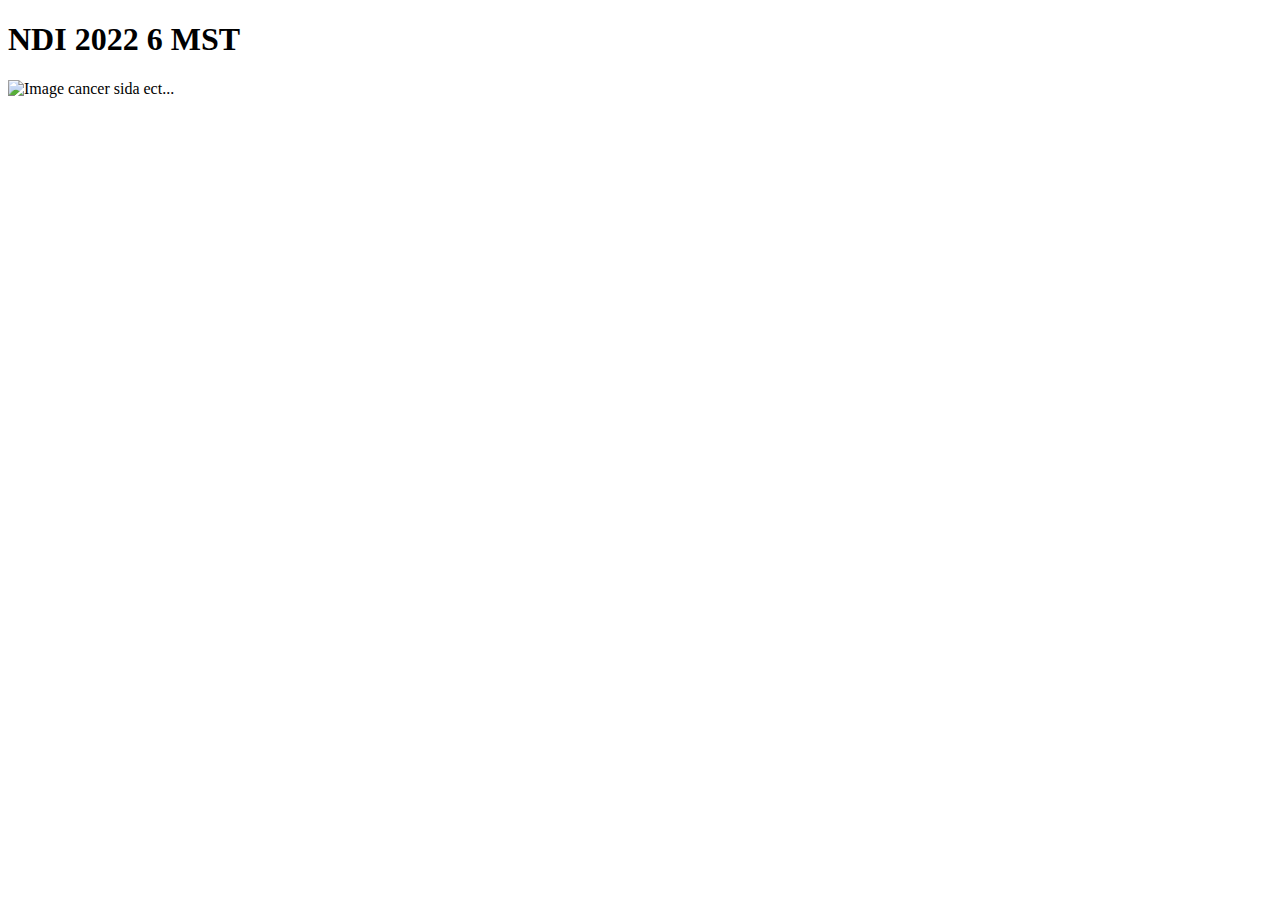
==== static/templates/home.html @ 0df1cc66 "Initialisation page Web / Flask" ====
<!DOCTYPE html>
<html>
    <head>
        <title>NDI 2022 - MST</title>
    </head>
    <body>
        <header>
            <h1>NDI 2022 6 MST</h1>
            <img alt="Image cancer sida ect...">
            <img ...>
        </header>
        <main>
            
        </main>
    </body>
</html>
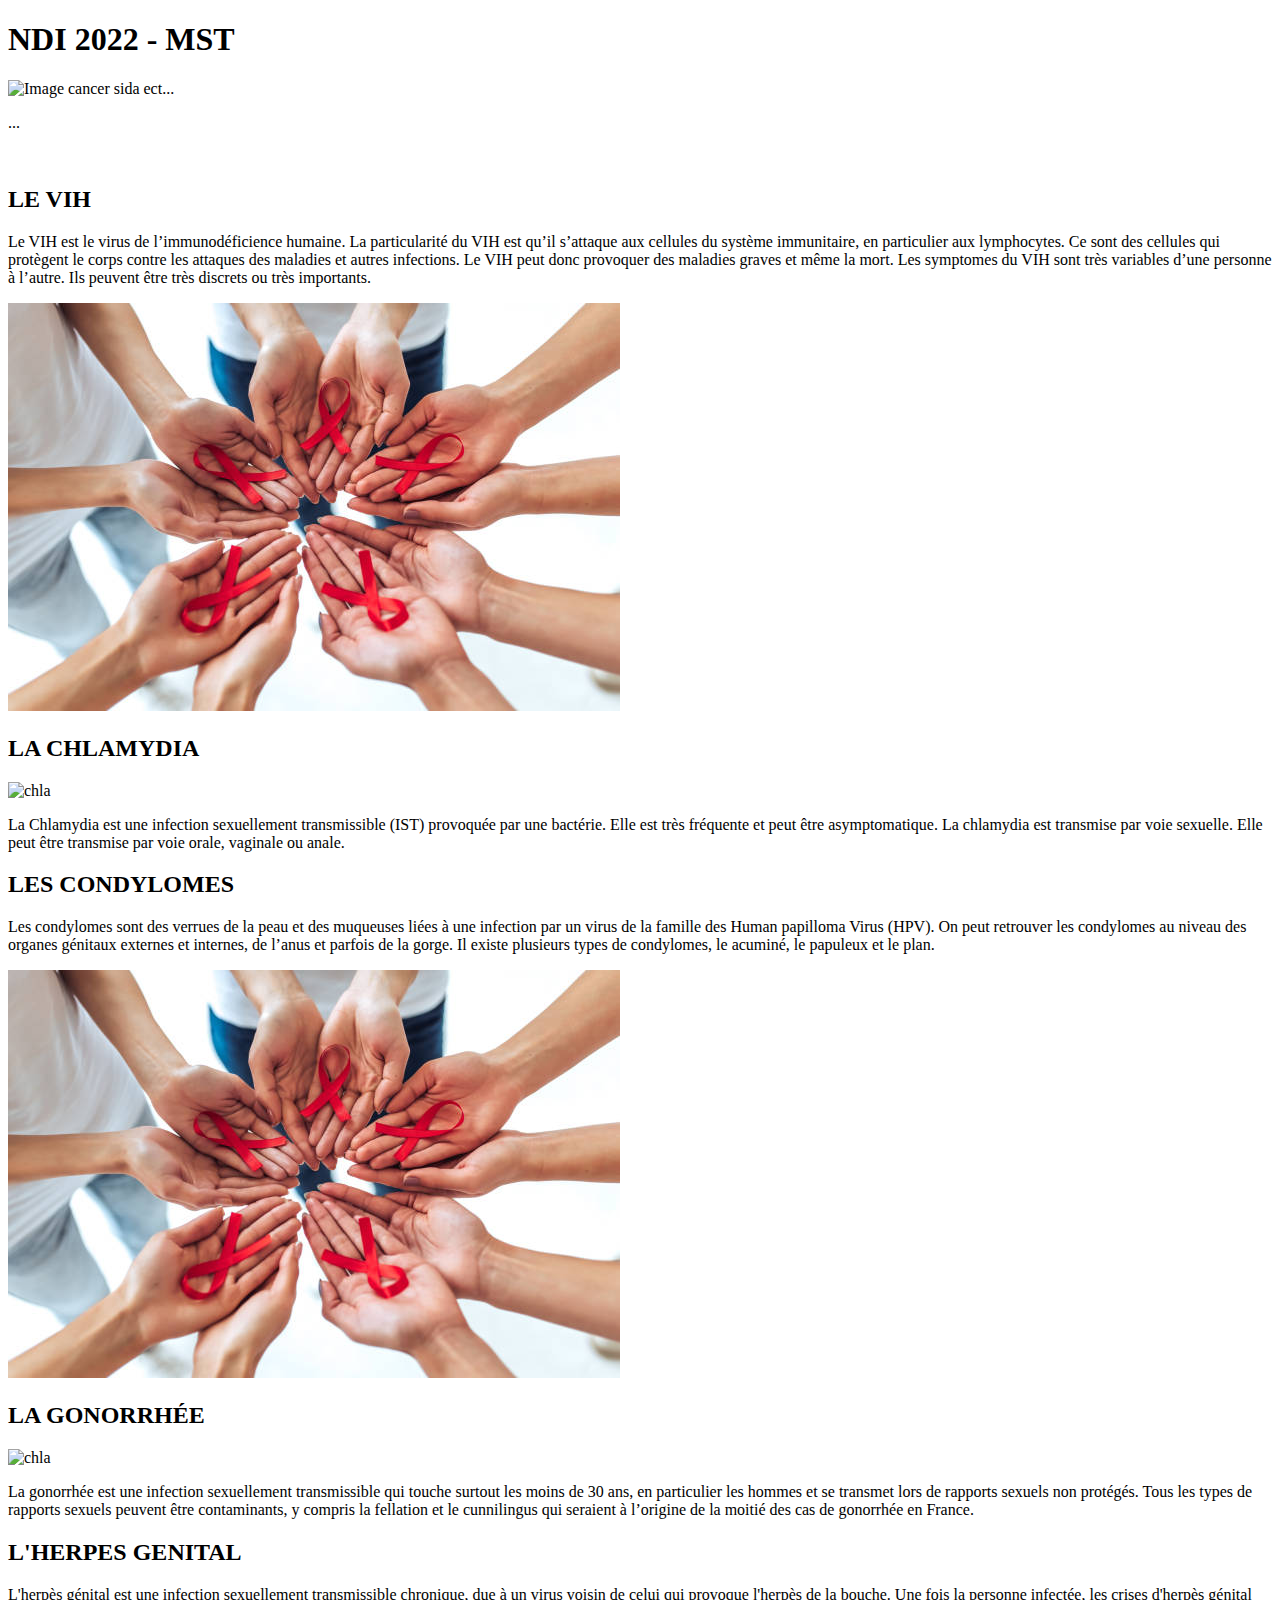
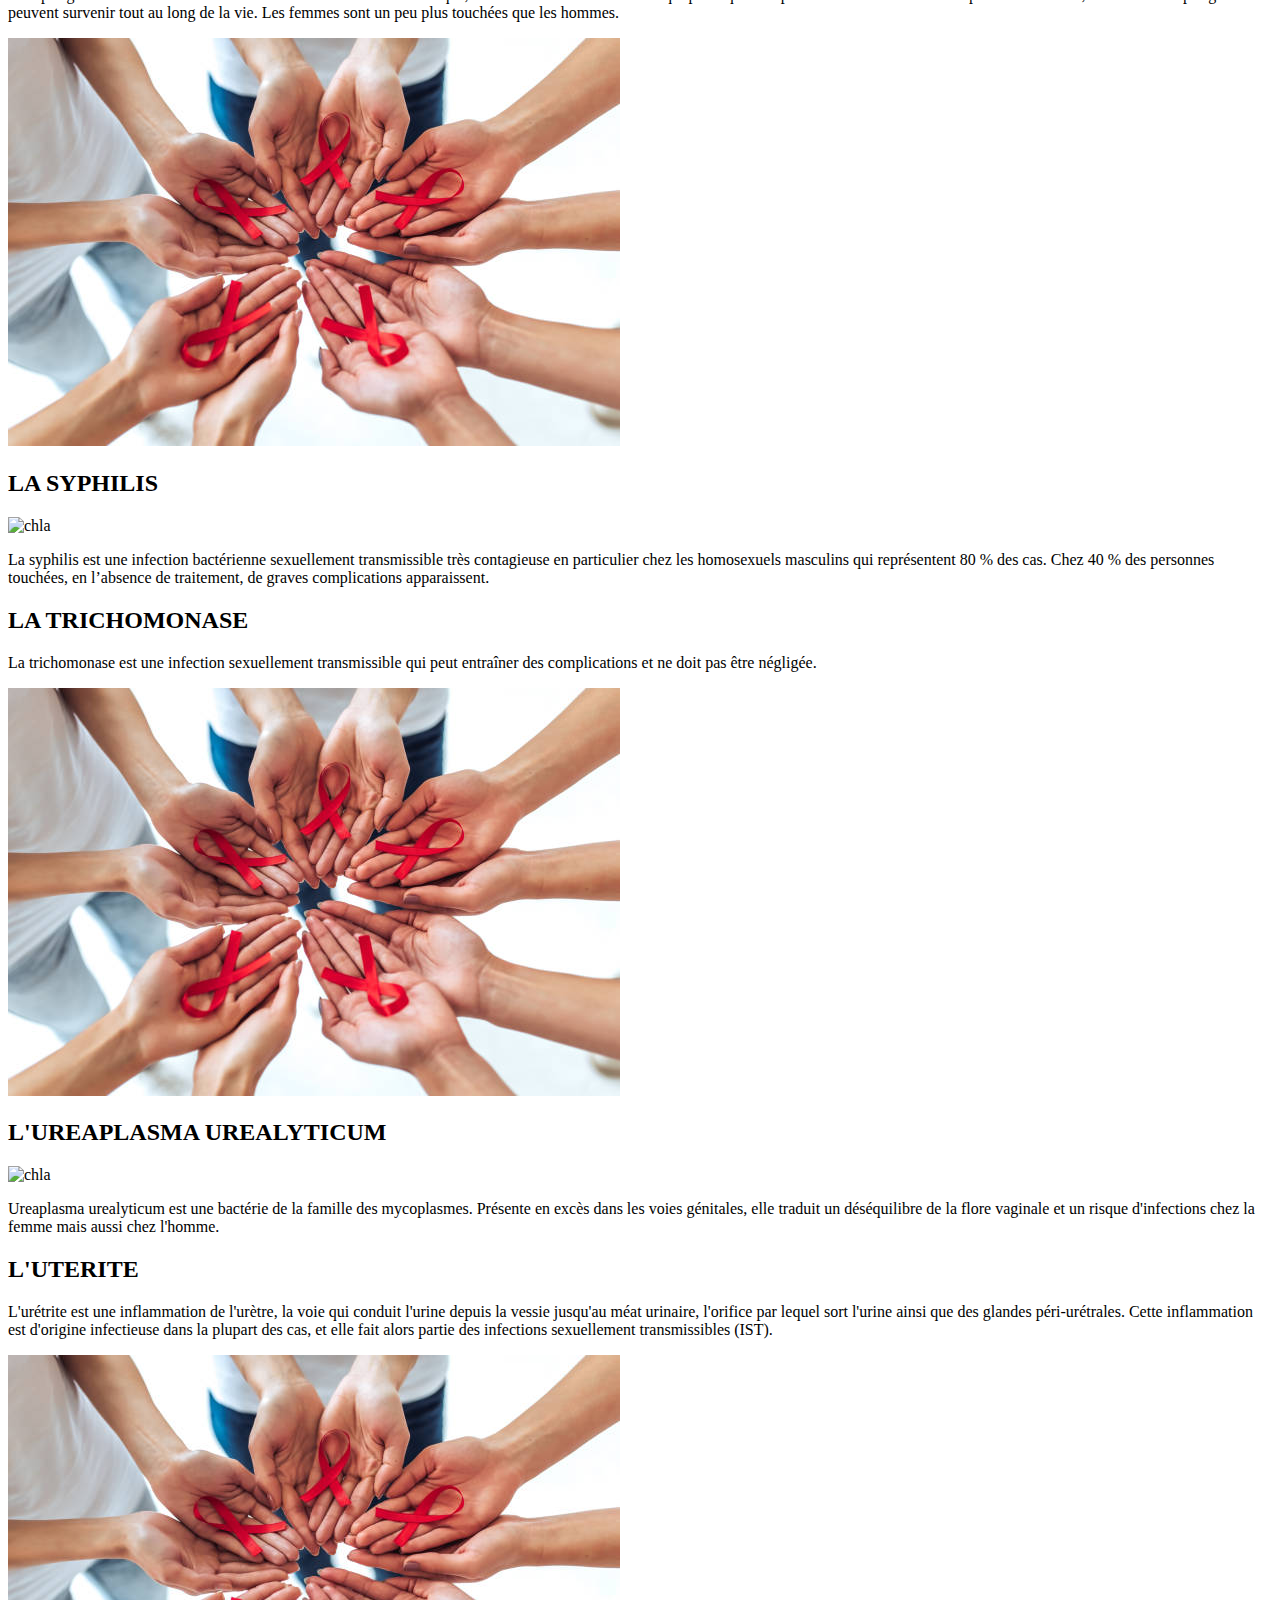
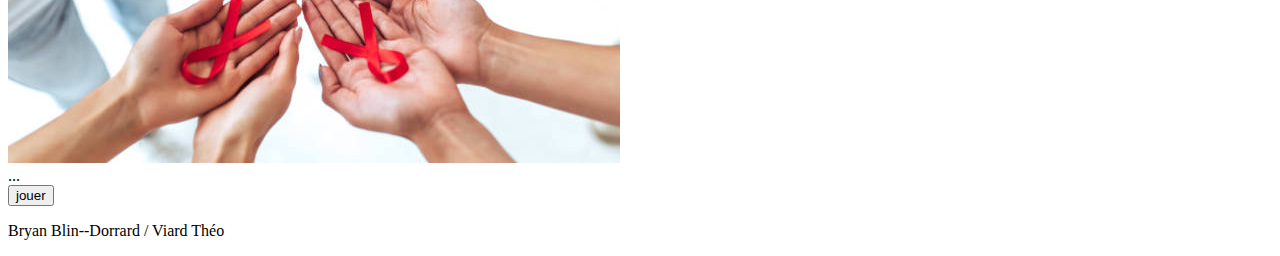
==== commit c9205415: "Création de début de page + recherches terminées" ====
--- a/static/templates/home.html
+++ b/static/templates/home.html
@@ -1,16 +1,131 @@
 <!DOCTYPE html>
 <html>
-    <head>
-        <title>NDI 2022 - MST</title>
-    </head>
-    <body>
-        <header>
-            <h1>NDI 2022 6 MST</h1>
-            <img alt="Image cancer sida ect...">
-            <img ...>
-        </header>
-        <main>
-            
-        </main>
-    </body>
-</html>+  <head>
+    <title>NDI 2022 - MST</title>
+  </head>
+  <body>
+    <header>
+      <h1>NDI 2022 - MST</h1>
+      <img alt="Image cancer sida ect..." />
+      <img ... />
+    </header>
+    <main>
+      <article class="mainPart">
+        <section class="introduction">
+          <p>...</p>
+          <img alt="" src="image" />
+        </section>
+        <section class="right" id="VIH">
+            <h2>LE VIH</h2>
+          <p>
+            Le VIH est le virus de l’immunodéficience humaine. La particularité
+            du VIH est qu’il s’attaque aux cellules du système immunitaire, en
+            particulier aux lymphocytes. Ce sont des cellules qui protègent le
+            corps contre les attaques des maladies et autres infections. Le VIH
+            peut donc provoquer des maladies graves et même la mort. Les
+            symptomes du VIH sont très variables d’une personne à l’autre. Ils
+            peuvent être très discrets ou très importants.
+          </p>
+          <img alt="VIH" src="../images/vih.jpg" />
+        </section>
+        <section class="left" id="CHLAMYDIA">
+            <h2>LA CHLAMYDIA</h2>
+          <img alt="chla" src="image chla" />
+          <p>
+            La Chlamydia est une infection sexuellement transmissible (IST)
+            provoquée par une bactérie. Elle est très fréquente et peut être
+            asymptomatique. La chlamydia est transmise par voie sexuelle. Elle
+            peut être transmise par voie orale, vaginale ou anale.
+          </p>
+        </section>
+        <section class="right" id="CONDYLOME">
+            <h2>LES CONDYLOMES</h2>
+          <p>
+            Les condylomes sont des verrues de la peau et des muqueuses liées à
+            une infection par un virus de la famille des Human papilloma Virus
+            (HPV). On peut retrouver les condylomes au niveau des organes
+            génitaux externes et internes, de l’anus et parfois de la gorge. Il
+            existe plusieurs types de condylomes, le acuminé, le papuleux et le
+            plan.
+          </p>
+          <img alt="VIH" src="../images/vih.jpg" />
+        </section>
+        <section class="left" id="GONORRHEE">
+            <h2>LA GONORRHÉE</h2>
+          <img alt="chla" src="image chla" />
+          <p>
+            La gonorrhée est une infection sexuellement transmissible qui touche
+            surtout les moins de 30 ans, en particulier les hommes et se
+            transmet lors de rapports sexuels non protégés. Tous les types de
+            rapports sexuels peuvent être contaminants, y compris la fellation
+            et le cunnilingus qui seraient à l’origine de la moitié des cas de
+            gonorrhée en France.
+          </p>
+        </section>
+        <section class="right" id="HERPES">
+            <h2>L'HERPES GENITAL</h2>
+          <p>
+            L'herpès génital est une infection sexuellement transmissible
+            chronique, due à un virus voisin de celui qui provoque l'herpès de
+            la bouche. Une fois la personne infectée, les crises d'herpès
+            génital peuvent survenir tout au long de la vie. Les femmes sont un
+            peu plus touchées que les hommes.
+          </p>
+          <img alt="VIH" src="../images/vih.jpg" />
+        </section>
+        <section class="left" id="SYPHILIS">
+            <h2>LA SYPHILIS</h2>
+          <img alt="chla" src="image chla" />
+          <p>
+            La syphilis est une infection bactérienne sexuellement transmissible
+            très contagieuse en particulier chez les homosexuels masculins qui
+            représentent 80 % des cas. Chez 40 % des personnes touchées, en
+            l’absence de traitement, de graves complications apparaissent.
+          </p>
+        </section>
+        <section class="right" id="TRICHOMONASE">
+            <h2>LA TRICHOMONASE</h2>
+          <p>
+            La trichomonase est une infection sexuellement transmissible qui
+            peut entraîner des complications et ne doit pas être négligée.
+          </p>
+          <img alt="VIH" src="../images/vih.jpg" />
+        </section>
+        <section class="left" id="UREAPLASMA">
+            <h2>L'UREAPLASMA UREALYTICUM</h2>
+          <img alt="chla" src="image chla" />
+          <p>
+            Ureaplasma urealyticum est une bactérie de la famille des
+            mycoplasmes. Présente en excès dans les voies génitales, elle
+            traduit un déséquilibre de la flore vaginale et un risque
+            d'infections chez la femme mais aussi chez l'homme.
+          </p>
+        </section>
+        <section class="right" id="UTERITE">
+            <h2>L'UTERITE</h2>
+          <p>
+            L'urétrite est une inflammation de l'urètre, la voie qui conduit
+            l'urine depuis la vessie jusqu'au méat urinaire, l'orifice par
+            lequel sort l'urine ainsi que des glandes péri-urétrales. Cette
+            inflammation est d'origine infectieuse dans la plupart des cas, et
+            elle fait alors partie des infections sexuellement transmissibles
+            (IST).
+          </p>
+          <img alt="VIH" src="../images/vih.jpg" />
+        </section>
+        ...
+      </article>
+      <article>
+        <input
+          type="button"
+          name="jouer"
+          value="jouer"
+          onclick="changePage()"
+        />
+      </article>
+    </main>
+    <footer>
+      <p>Bryan Blin--Dorrard / Viard Théo</p>
+    </footer>
+  </body>
+</html>
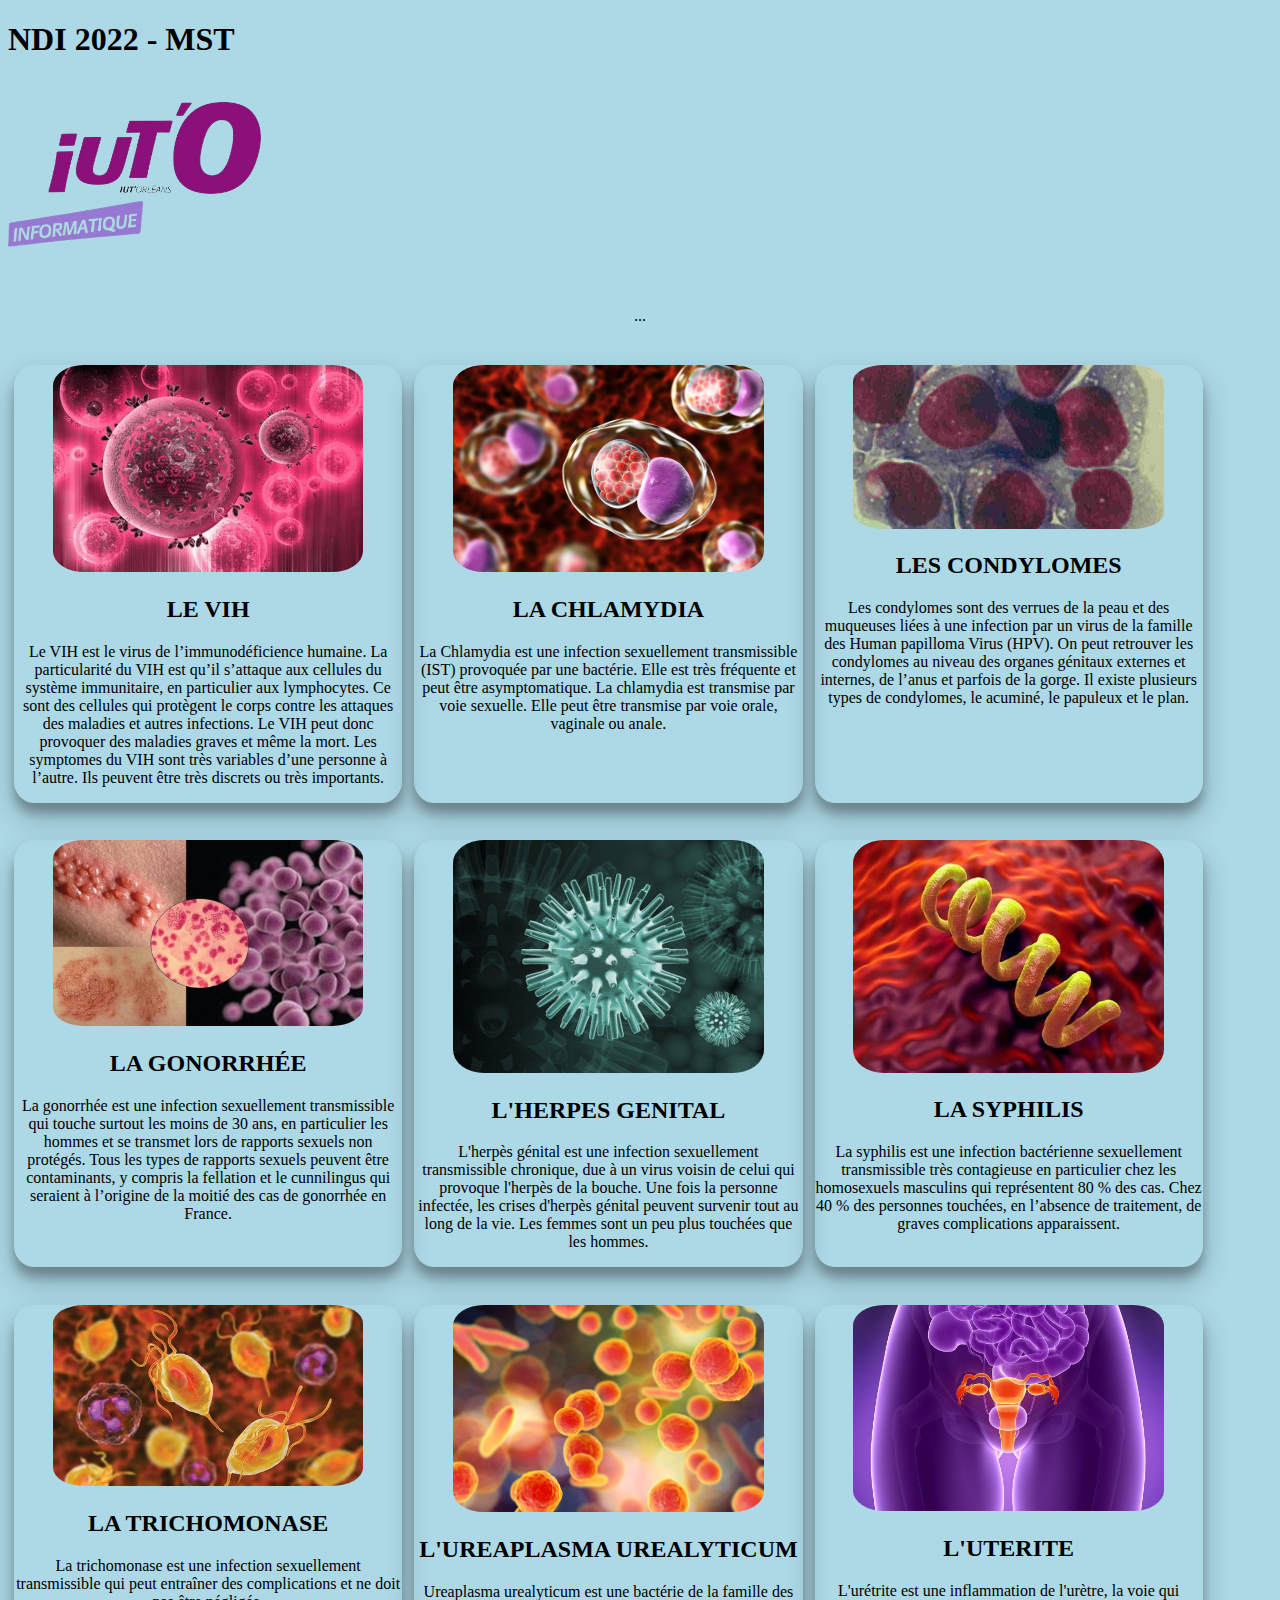
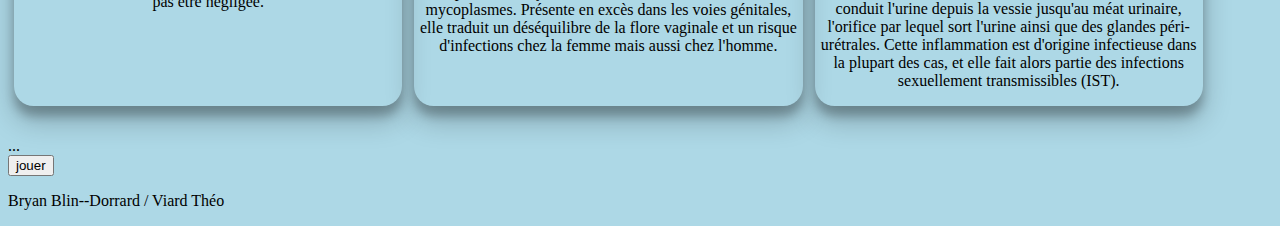
==== commit 3613a0da: "Ajout du CSS" ====
--- a/static/templates/home.html
+++ b/static/templates/home.html
@@ -2,12 +2,12 @@
 <html>
   <head>
     <title>NDI 2022 - MST</title>
+    <link rel="stylesheet" href="../style/home.css" />
   </head>
   <body>
     <header>
       <h1>NDI 2022 - MST</h1>
-      <img alt="Image cancer sida ect..." />
-      <img ... />
+      <img alt="LogoIUT" src="../images/iut.png" />
     </header>
     <main>
       <article class="mainPart">
@@ -15,104 +15,195 @@
           <p>...</p>
           <img alt="" src="image" />
         </section>
-        <section class="right" id="VIH">
+        <div>
+          <section class="right" id="VIH">
+            <img alt="VIH" src="../images/vih.jpg" />
             <h2>LE VIH</h2>
-          <p>
-            Le VIH est le virus de l’immunodéficience humaine. La particularité
-            du VIH est qu’il s’attaque aux cellules du système immunitaire, en
-            particulier aux lymphocytes. Ce sont des cellules qui protègent le
-            corps contre les attaques des maladies et autres infections. Le VIH
-            peut donc provoquer des maladies graves et même la mort. Les
-            symptomes du VIH sont très variables d’une personne à l’autre. Ils
-            peuvent être très discrets ou très importants.
-          </p>
-          <img alt="VIH" src="../images/vih.jpg" />
-        </section>
-        <section class="left" id="CHLAMYDIA">
+            <p>
+              Le VIH est le virus de l’immunodéficience humaine. La
+              particularité du VIH est qu’il s’attaque aux cellules du système
+              immunitaire, en particulier aux lymphocytes. Ce sont des cellules
+              qui protègent le corps contre les attaques des maladies et autres
+              infections. Le VIH peut donc provoquer des maladies graves et même
+              la mort. Les symptomes du VIH sont très variables d’une personne à
+              l’autre. Ils peuvent être très discrets ou très importants.
+            </p>
+            <ul>
+              <li>De la fièvre</li>
+              <li>Une fatigue</li>
+              <li>Des frissons</li>
+              <li>Un mal de gorge</li>
+              <li>Des maux de tête</li>
+              <li>Des douleurs articulaires</li>
+              <li>Des douleurs musculaires</li>
+              <li>L'enflure de glandes (ganglions lymphatiques)</li>
+            </ul>
+          </section>
+          <section class="left" id="CHLAMYDIA">
+            <img alt="chlamyda" src="../images/chlamyda.jpg" />
             <h2>LA CHLAMYDIA</h2>
-          <img alt="chla" src="image chla" />
-          <p>
-            La Chlamydia est une infection sexuellement transmissible (IST)
-            provoquée par une bactérie. Elle est très fréquente et peut être
-            asymptomatique. La chlamydia est transmise par voie sexuelle. Elle
-            peut être transmise par voie orale, vaginale ou anale.
-          </p>
-        </section>
-        <section class="right" id="CONDYLOME">
+
+            <p>
+              La Chlamydia est une infection sexuellement transmissible (IST)
+              provoquée par une bactérie. Elle est très fréquente et peut être
+              asymptomatique. La chlamydia est transmise par voie sexuelle. Elle
+              peut être transmise par voie orale, vaginale ou anale.
+            </p>
+            <ul>
+              <li>Pertes vaginales anormales</li>
+              <li>Saignements vaginaux après les</li>
+              <li>Relations sexuelles et entre les menstruations</li>
+              <li>Écoulements anormaux par le pénis ou l’anus</li>
+              <li>Picotements ou sensation de brûlure en urinant</li>
+              <li>Douleurs aux testicules ou dans la région de l’anus</li>
+            </ul>
+          </section>
+          <section class="right" id="CONDYLOME">
+            <img alt="condylome" src="../images/condylomes.jpg" />
             <h2>LES CONDYLOMES</h2>
-          <p>
-            Les condylomes sont des verrues de la peau et des muqueuses liées à
-            une infection par un virus de la famille des Human papilloma Virus
-            (HPV). On peut retrouver les condylomes au niveau des organes
-            génitaux externes et internes, de l’anus et parfois de la gorge. Il
-            existe plusieurs types de condylomes, le acuminé, le papuleux et le
-            plan.
-          </p>
-          <img alt="VIH" src="../images/vih.jpg" />
-        </section>
-        <section class="left" id="GONORRHEE">
+            <p>
+              Les condylomes sont des verrues de la peau et des muqueuses liées
+              à une infection par un virus de la famille des Human papilloma
+              Virus (HPV). On peut retrouver les condylomes au niveau des
+              organes génitaux externes et internes, de l’anus et parfois de la
+              gorge. Il existe plusieurs types de condylomes, le acuminé, le
+              papuleux et le plan.
+            </p>
+
+            <ul>
+              <li>Des verrues sur la peau ou les muqueuses</li>
+              <li>Des démangeaisons</li>
+            </ul>
+          </section>
+        </div>
+        <div>
+          <section class="left" id="GONORRHEE">
+            <img alt="gonorrhee" src="../images/gonorhee.jpg" />
             <h2>LA GONORRHÉE</h2>
-          <img alt="chla" src="image chla" />
-          <p>
-            La gonorrhée est une infection sexuellement transmissible qui touche
-            surtout les moins de 30 ans, en particulier les hommes et se
-            transmet lors de rapports sexuels non protégés. Tous les types de
-            rapports sexuels peuvent être contaminants, y compris la fellation
-            et le cunnilingus qui seraient à l’origine de la moitié des cas de
-            gonorrhée en France.
-          </p>
-        </section>
-        <section class="right" id="HERPES">
+
+            <p>
+              La gonorrhée est une infection sexuellement transmissible qui
+              touche surtout les moins de 30 ans, en particulier les hommes et
+              se transmet lors de rapports sexuels non protégés. Tous les types
+              de rapports sexuels peuvent être contaminants, y compris la
+              fellation et le cunnilingus qui seraient à l’origine de la moitié
+              des cas de gonorrhée en France.
+            </p>
+            <ul>
+              <li>Brulures en urinant / Ecoulements blancheatres</li>
+              <li>Douleurs pendant les rapports sexuels</li>
+              <li>Ecoulements vaginaux jauneatres/sanguignolants</li>
+              <li>Maux de ventre</li>
+              <li>Inflamation de la prostate</li>
+              <li>Infertilité</li>
+              <li>Inflammation des trompes de Fallope</li>
+              <li>Grossesses Ectopiques</li>
+              <li>Infection des yeux chez un nouveau né</li>
+              <li>Cécité</li>
+            </ul>
+          </section>
+          <section class="right" id="HERPES">
+            <img alt="herpes" src="../images/herpes.jpg" />
             <h2>L'HERPES GENITAL</h2>
-          <p>
-            L'herpès génital est une infection sexuellement transmissible
-            chronique, due à un virus voisin de celui qui provoque l'herpès de
-            la bouche. Une fois la personne infectée, les crises d'herpès
-            génital peuvent survenir tout au long de la vie. Les femmes sont un
-            peu plus touchées que les hommes.
-          </p>
-          <img alt="VIH" src="../images/vih.jpg" />
-        </section>
-        <section class="left" id="SYPHILIS">
+            <p>
+              L'herpès génital est une infection sexuellement transmissible
+              chronique, due à un virus voisin de celui qui provoque l'herpès de
+              la bouche. Une fois la personne infectée, les crises d'herpès
+              génital peuvent survenir tout au long de la vie. Les femmes sont
+              un peu plus touchées que les hommes.
+            </p>
+
+            <ul>
+              <li>Démangaisons et brulures génitales</li>
+              <li>Apparition de vésicule</li>
+              <li>Apparition de plaies suite a l'éclatement des vésicules</li>
+              <li>Inflammations douloureuses sur l'appareil génital</li>
+              <li>Fièvres et fatigue</li>
+            </ul>
+          </section>
+        
+          <section class="left" id="SYPHILIS">
+            <img alt="syphilis" src="../images/syphilis.jpg" />
             <h2>LA SYPHILIS</h2>
-          <img alt="chla" src="image chla" />
-          <p>
-            La syphilis est une infection bactérienne sexuellement transmissible
-            très contagieuse en particulier chez les homosexuels masculins qui
-            représentent 80 % des cas. Chez 40 % des personnes touchées, en
-            l’absence de traitement, de graves complications apparaissent.
-          </p>
-        </section>
-        <section class="right" id="TRICHOMONASE">
+
+            <p>
+              La syphilis est une infection bactérienne sexuellement
+              transmissible très contagieuse en particulier chez les homosexuels
+              masculins qui représentent 80 % des cas. Chez 40 % des personnes
+              touchées, en l’absence de traitement, de graves complications
+              apparaissent.
+            </p>
+            <ul>
+              <li>Rupture de vaisseaux sanguins</li>
+              <li>Troubles neurologiques/psychatriques</li>
+              <li>Destruction d'organes</li>
+              <li>Boutons rouges sur les organes ou au fond de la gorge</li>
+              <li>Ulcères</li>
+              <li>Grippe</li>
+              <li>Paralysie</li>
+              <li>Inflammation de la rétine</li>
+              <li>Augmente le risque d'infection au VIH</li>
+              <li>Transmission au foetus</li>
+              <li>Décès</li>
+            </ul>
+          </section>
+        </div>
+        <div>
+          <section class="right" id="TRICHOMONASE">
+            <img alt="trichomonase" src="../images/trichomonase.jpg" />
             <h2>LA TRICHOMONASE</h2>
-          <p>
-            La trichomonase est une infection sexuellement transmissible qui
-            peut entraîner des complications et ne doit pas être négligée.
-          </p>
-          <img alt="VIH" src="../images/vih.jpg" />
-        </section>
-        <section class="left" id="UREAPLASMA">
+            <p>
+              La trichomonase est une infection sexuellement transmissible qui
+              peut entraîner des complications et ne doit pas être négligée.
+            </p>
+
+            <ul>
+              <li>Ecoulement vaginal/utéral abondant</li>
+              <li>Pouriture de la vulve</li>
+              <li>Douleurs lors de rapports sexuels ou en urinant</li>
+              <li>Inflammation de la vulve</li>
+              <li>Accouchement prématuré</li>
+              <li>Envie fréquente d'uriner</li>
+              <li>Inflammation de la prostate</li>
+            </ul>
+          </section>
+          <section class="left" id="UREAPLASMA">
+            <img alt="ureplasma" src="../images/ureaplasma.jpg" />
             <h2>L'UREAPLASMA UREALYTICUM</h2>
-          <img alt="chla" src="image chla" />
-          <p>
-            Ureaplasma urealyticum est une bactérie de la famille des
-            mycoplasmes. Présente en excès dans les voies génitales, elle
-            traduit un déséquilibre de la flore vaginale et un risque
-            d'infections chez la femme mais aussi chez l'homme.
-          </p>
-        </section>
-        <section class="right" id="UTERITE">
+
+            <p>
+              Ureaplasma urealyticum est une bactérie de la famille des
+              mycoplasmes. Présente en excès dans les voies génitales, elle
+              traduit un déséquilibre de la flore vaginale et un risque
+              d'infections chez la femme mais aussi chez l'homme.
+            </p>
+            <ul>
+              <li>...</li>
+            </ul>
+          </section>
+        
+          <section class="right" id="UTERITE">
+            <img alt="uterite" src="../images/uterus.jpg" />
             <h2>L'UTERITE</h2>
-          <p>
-            L'urétrite est une inflammation de l'urètre, la voie qui conduit
-            l'urine depuis la vessie jusqu'au méat urinaire, l'orifice par
-            lequel sort l'urine ainsi que des glandes péri-urétrales. Cette
-            inflammation est d'origine infectieuse dans la plupart des cas, et
-            elle fait alors partie des infections sexuellement transmissibles
-            (IST).
-          </p>
-          <img alt="VIH" src="../images/vih.jpg" />
-        </section>
+            <p>
+              L'urétrite est une inflammation de l'urètre, la voie qui conduit
+              l'urine depuis la vessie jusqu'au méat urinaire, l'orifice par
+              lequel sort l'urine ainsi que des glandes péri-urétrales. Cette
+              inflammation est d'origine infectieuse dans la plupart des cas, et
+              elle fait alors partie des infections sexuellement transmissibles
+              (IST).
+            </p>
+
+            <ul>
+              <li>Envies fréquentes d'uriner</li>
+              <li>Sensations de pesenteur</li>
+              <li>Inflammations et démangaisons des appareils génitaux</li>
+              <li>Écoulements vaginaux intempestifs</li>
+              <li>Douleurs lors des rapports sexuels</li>
+              <li>Cervicite</li>
+            </ul>
+          </section>
+        </div>
         ...
       </article>
       <article>
--- a/static/style/home.css
+++ b/static/style/home.css
@@ -0,0 +1,63 @@
+body{
+  background-color: lightblue;
+}
+header{
+    width:100%;
+}
+header>img{
+   width:20%;
+}
+li{
+    list-style: none;
+}
+img{
+    width: 25%;
+}
+main{
+    width:100%;
+}
+
+article{
+    width:100%;
+}
+
+ul{
+    display: none;
+}
+div{
+    display:flex;
+    width:95%;
+    margin-bottom:2%;
+}
+section>img{
+    width: 80%;
+    border-radius: 10%;
+}
+section{
+    box-shadow: rgba(0, 0, 0, 0.25) 0px 14px 28px, rgba(0, 0, 0, 0.22) 0px 10px 10px;
+    border-radius: 5%;
+    justify-content: center;
+    text-align: center;
+    margin:0.5%;
+    width:40%;
+    display:inline;
+}
+section:hover ul{
+    animation-delay: 1s;
+    display:block;
+    animation: fadeIn 1s;
+    animation-fill-mode: forwards;  
+}
+footer{
+    flex-basis:100%;
+}
+
+@keyframes fadeOut {
+    0% { opacity: 1;}
+    100% { opacity: 0;}
+  }
+
+@keyframes fadeIn {
+    0% { opacity: 0;}
+    100% { opacity: 1; }
+  }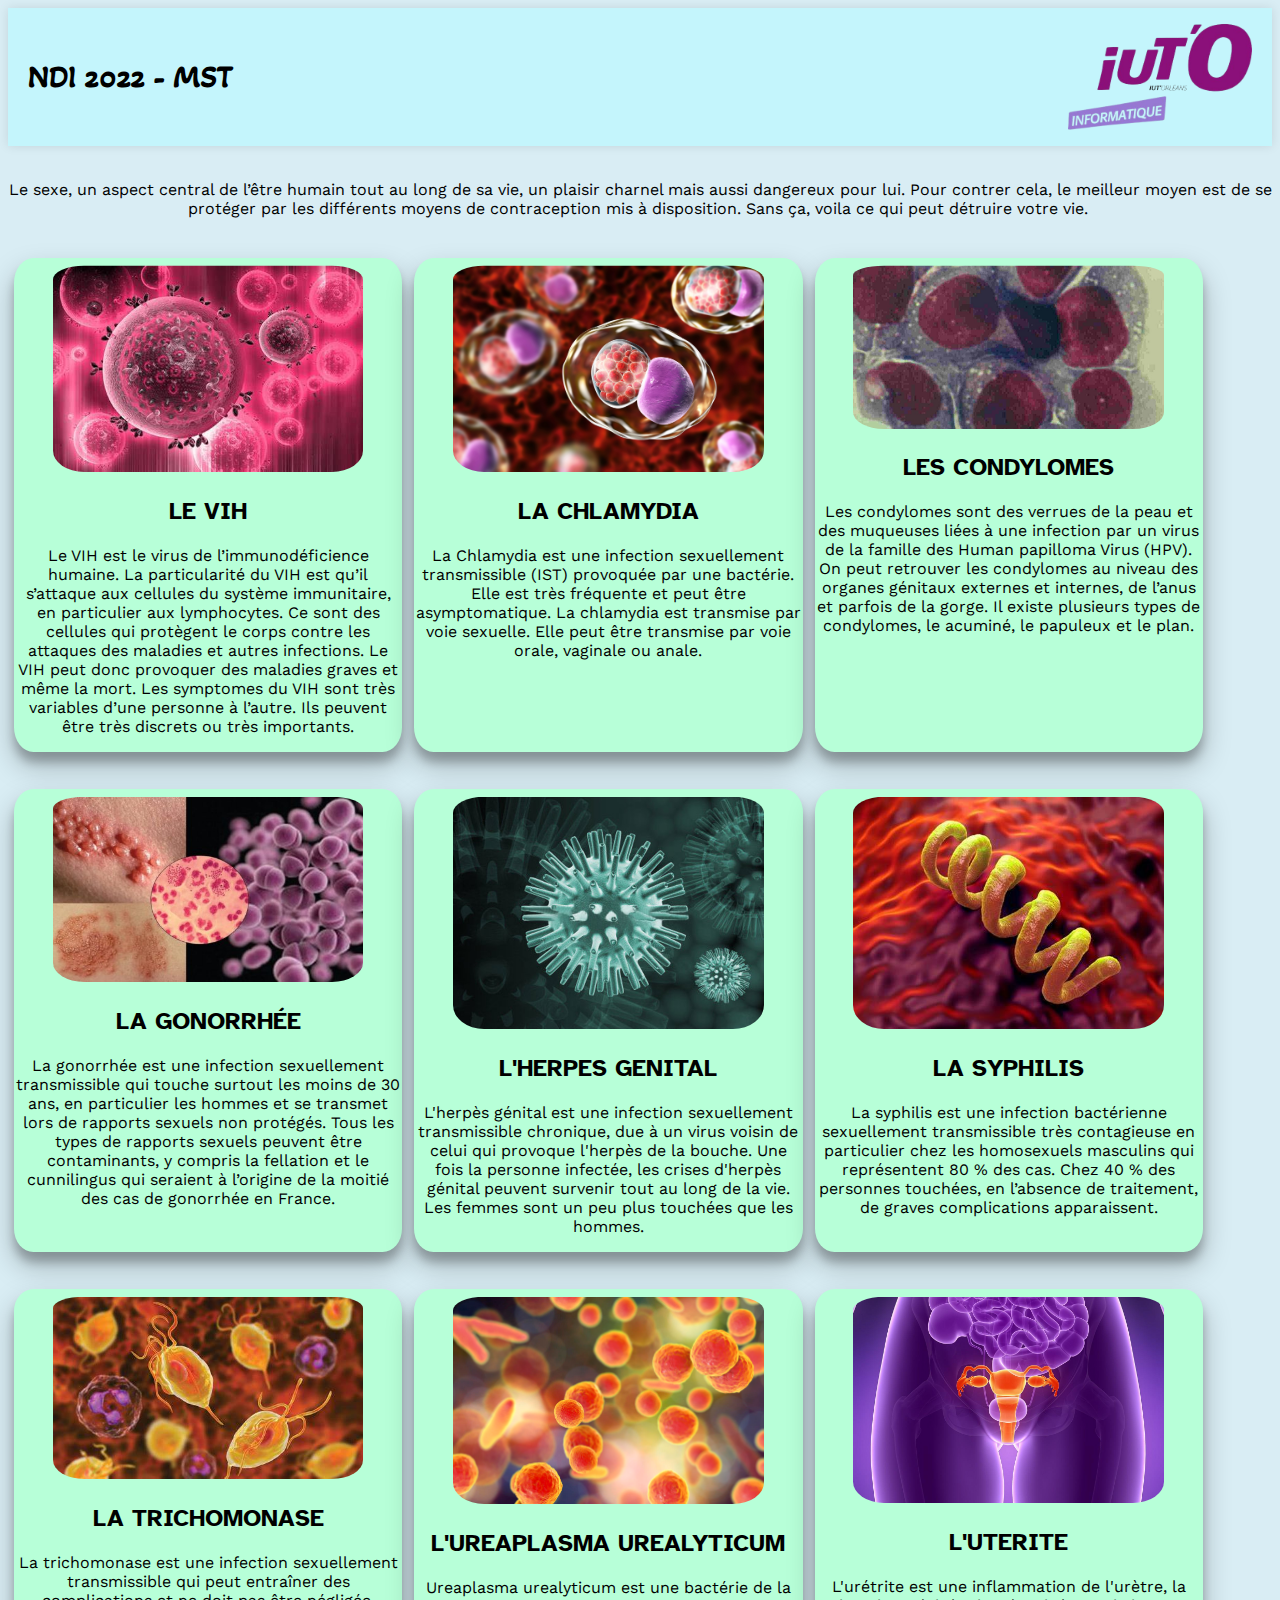
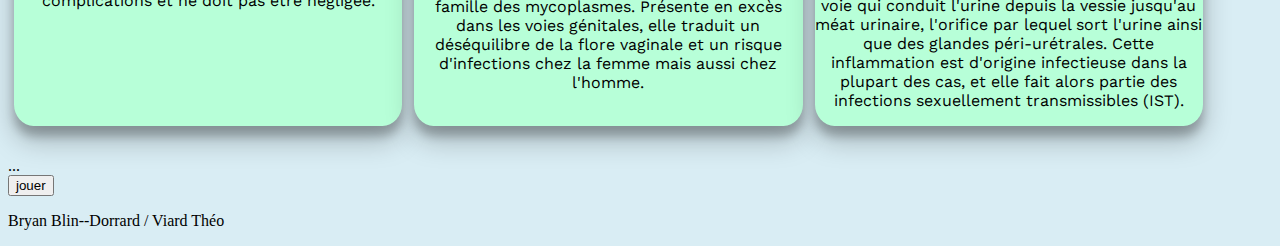
==== commit f059abe4: "modif du css" ====
--- a/static/templates/home.html
+++ b/static/templates/home.html
@@ -12,7 +12,9 @@
     <main>
       <article class="mainPart">
         <section class="introduction">
-          <p>...</p>
+          <p>Le sexe, un aspect central de l’être humain tout au long de sa vie, 
+            un plaisir charnel mais aussi dangereux pour lui. Pour contrer cela, 
+            le meilleur moyen est de se protéger par les différents moyens de contraception mis à disposition. Sans ça, voila ce qui peut détruire votre vie.
           <img alt="" src="image" />
         </section>
         <div>
@@ -29,6 +31,7 @@
               l’autre. Ils peuvent être très discrets ou très importants.
             </p>
             <ul>
+              <li><strong>Listes des symptomes</strong></li>
               <li>De la fièvre</li>
               <li>Une fatigue</li>
               <li>Des frissons</li>
@@ -50,6 +53,7 @@
               peut être transmise par voie orale, vaginale ou anale.
             </p>
             <ul>
+              <li><strong>Listes des symptomes</strong></li>
               <li>Pertes vaginales anormales</li>
               <li>Saignements vaginaux après les</li>
               <li>Relations sexuelles et entre les menstruations</li>
@@ -71,6 +75,7 @@
             </p>
 
             <ul>
+              <li><strong>Listes des symptomes</strong></li>
               <li>Des verrues sur la peau ou les muqueuses</li>
               <li>Des démangeaisons</li>
             </ul>
@@ -90,6 +95,7 @@
               des cas de gonorrhée en France.
             </p>
             <ul>
+              <li><strong>Listes des symptomes</strong></li>
               <li>Brulures en urinant / Ecoulements blancheatres</li>
               <li>Douleurs pendant les rapports sexuels</li>
               <li>Ecoulements vaginaux jauneatres/sanguignolants</li>
@@ -114,6 +120,7 @@
             </p>
 
             <ul>
+              <li><strong>Listes des symptomes</strong></li>
               <li>Démangaisons et brulures génitales</li>
               <li>Apparition de vésicule</li>
               <li>Apparition de plaies suite a l'éclatement des vésicules</li>
@@ -134,6 +141,7 @@
               apparaissent.
             </p>
             <ul>
+              <li><strong>Listes des symptomes</strong></li>
               <li>Rupture de vaisseaux sanguins</li>
               <li>Troubles neurologiques/psychatriques</li>
               <li>Destruction d'organes</li>
@@ -158,6 +166,7 @@
             </p>
 
             <ul>
+              <li><strong>Listes des symptomes</strong></li>
               <li>Ecoulement vaginal/utéral abondant</li>
               <li>Pouriture de la vulve</li>
               <li>Douleurs lors de rapports sexuels ou en urinant</li>
@@ -195,6 +204,7 @@
             </p>
 
             <ul>
+              <li><strong>Listes des symptomes</strong></li>
               <li>Envies fréquentes d'uriner</li>
               <li>Sensations de pesenteur</li>
               <li>Inflammations et démangaisons des appareils génitaux</li>
--- a/static/style/home.css
+++ b/static/style/home.css
@@ -1,11 +1,28 @@
+@import url('https://fonts.googleapis.com/css2?family=Akaya+Telivigala&display=swap');
+
+@import url('https://fonts.googleapis.com/css2?family=Atkinson+Hyperlegible:wght@400;700&display=swap');
+
+@import url('https://fonts.googleapis.com/css2?family=Work+Sans&display=swap');
+
+
 body{
-  background-color: lightblue;
+  background-color: rgb(217, 237, 244);
 }
+
+/* aligner le header */
 header{
-    width:100%;
+    font-family : 'Akaya Telivigala', cursive;
+    display: flex;
+    justify-content: space-between;
+    align-items: center;
+    padding: 0 20px;
+    background-color: #C4F5FC;
+    box-shadow: 0 0 10px rgba(0,0,0,0.1);
 }
+
 header>img{
-   width:20%;
+    width:15%;
+    float: left;
 }
 li{
     list-style: none;
@@ -15,6 +32,10 @@
 }
 main{
     width:100%;
+}
+
+main>article>div>section {
+    background-color: #B7FFD8;
 }
 
 article{
@@ -30,8 +51,10 @@
     margin-bottom:2%;
 }
 section>img{
+    padding-top: 2%;
     width: 80%;
     border-radius: 10%;
+    
 }
 section{
     box-shadow: rgba(0, 0, 0, 0.25) 0px 14px 28px, rgba(0, 0, 0, 0.22) 0px 10px 10px;
@@ -42,6 +65,21 @@
     width:40%;
     display:inline;
 }
+
+section>h2 {
+    font-family: 'Atkinson Hyperlegible', sans-serif;
+}
+
+section>p {
+    font-family: 'Work Sans', sans-serif;
+}
+
+section>ul>li {
+    padding-right: 8%;
+    font-family: 'Work Sans', sans-serif;
+}
+
+
 section:hover ul{
     animation-delay: 1s;
     display:block;
@@ -55,9 +93,9 @@
 @keyframes fadeOut {
     0% { opacity: 1;}
     100% { opacity: 0;}
-  }
+}
 
 @keyframes fadeIn {
     0% { opacity: 0;}
     100% { opacity: 1; }
-  }+}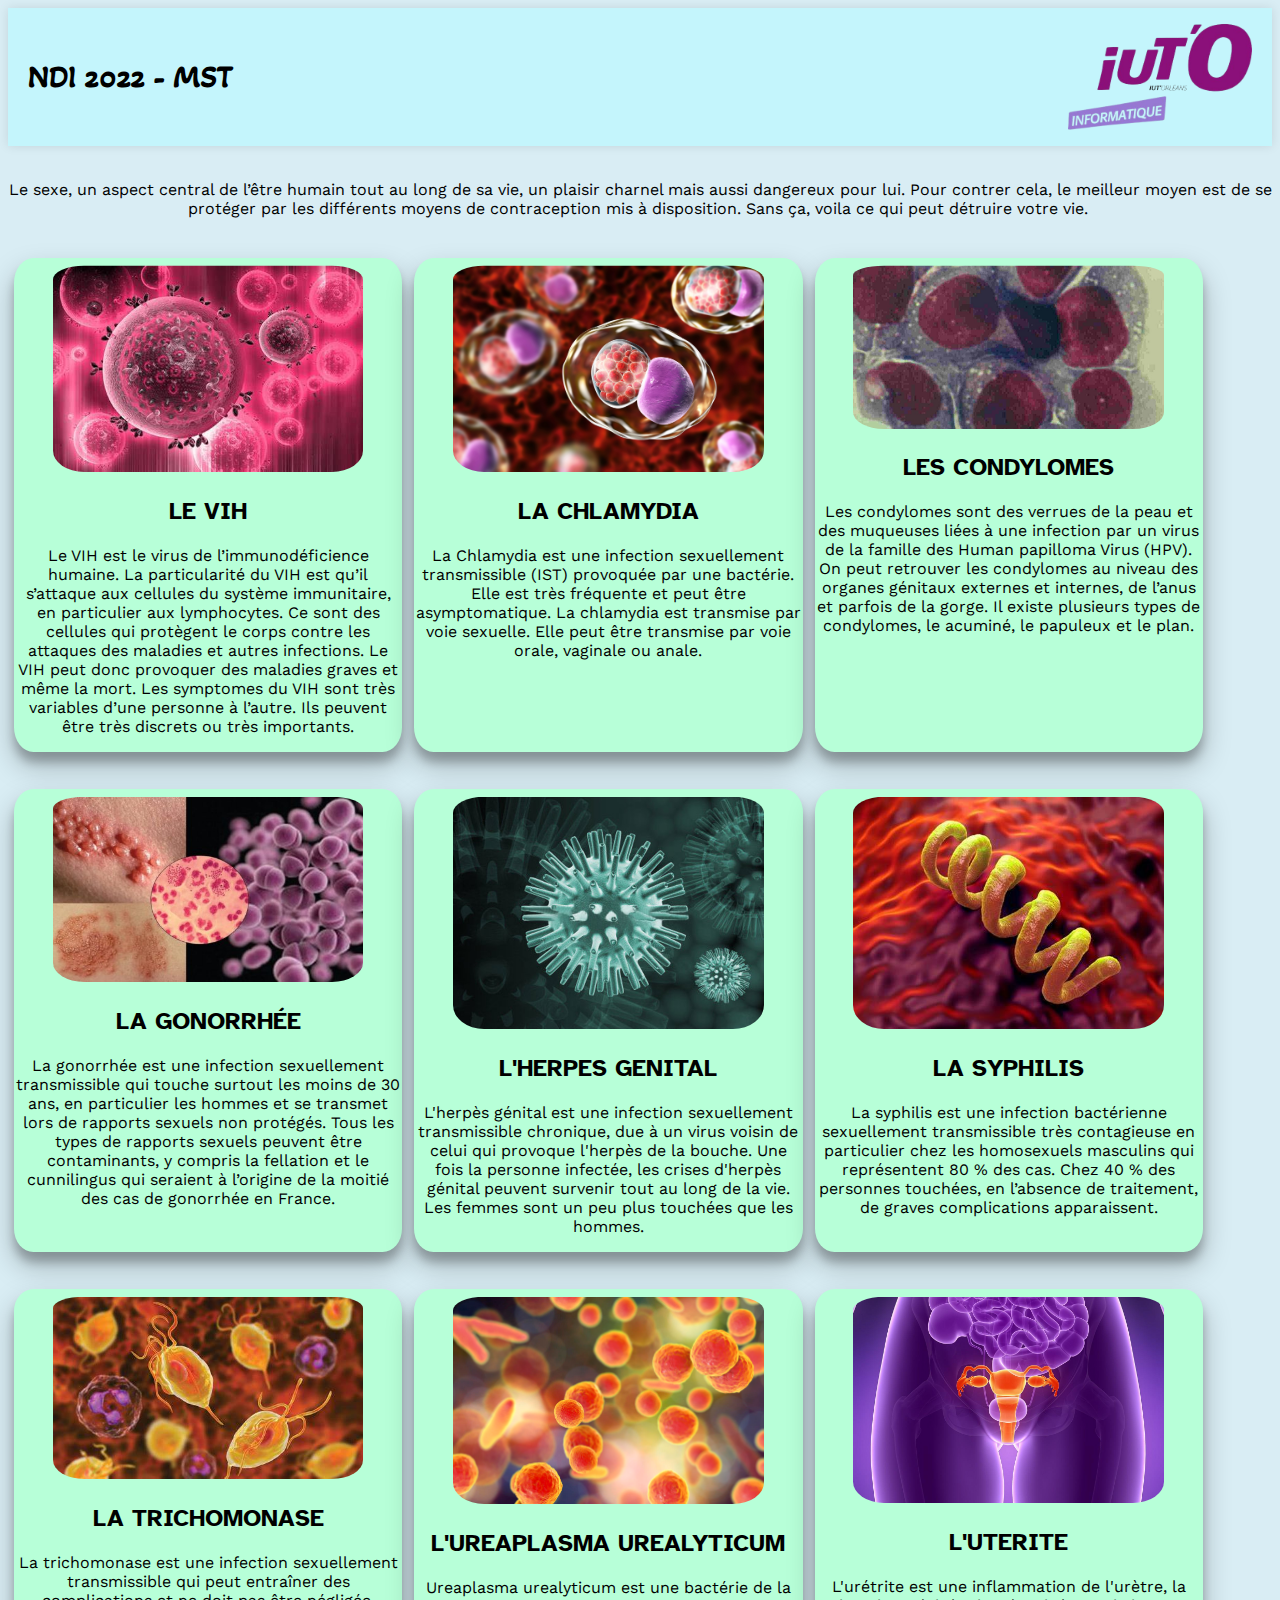
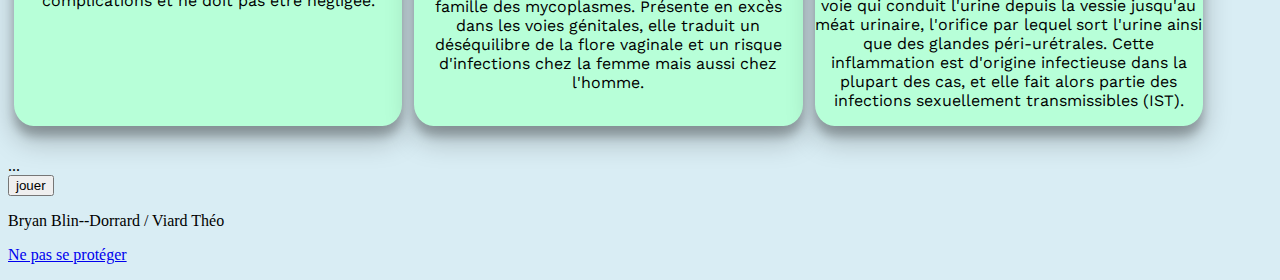
==== commit 9fdce273: "Ajout d'un easteregg" ====
--- a/static/templates/home.html
+++ b/static/templates/home.html
@@ -226,7 +226,38 @@
       </article>
     </main>
     <footer>
-      <p>Bryan Blin--Dorrard / Viard Théo</p>
-    </footer>
-  </body>
-</html>
+        <p>Bryan Blin--Dorrard / Viard Théo</p>
+        <a href="javascript: return false;" id="non">
+          <p id="egg">Ne pas se protéger</p>
+        </a>
+      </footer>
+    </body>
+    <script>
+      let nbEast = 0;
+      document.getElementById("non").onclick = bonsoirnon;
+      function bonsoirnon() {
+        switch (nbEast) {
+          case 0: {
+            document.getElementById("egg").innerHTML = "Êtes vous sur ?";
+            nbEast++;
+            break;
+          }
+          case 1: {
+            document.getElementById("egg").innerHTML =
+              "Vous risquez d'avoir des séquelles...";
+            nbEast++;
+            break;
+          }
+          case 2: {
+            document.getElementById("egg").innerHTML =
+              "Souhaitez vous vraiment ne pas vous protéger ?";
+            nbEast++;
+            break;
+          }
+          case 3: {
+              document.getElementById("non").innerHTML = "<a href='dead.html'><p id='egg'>Cliquez pour faire l'amour sans protection...</p></a>"
+            break;
+          }
+        }
+      }
+    </script>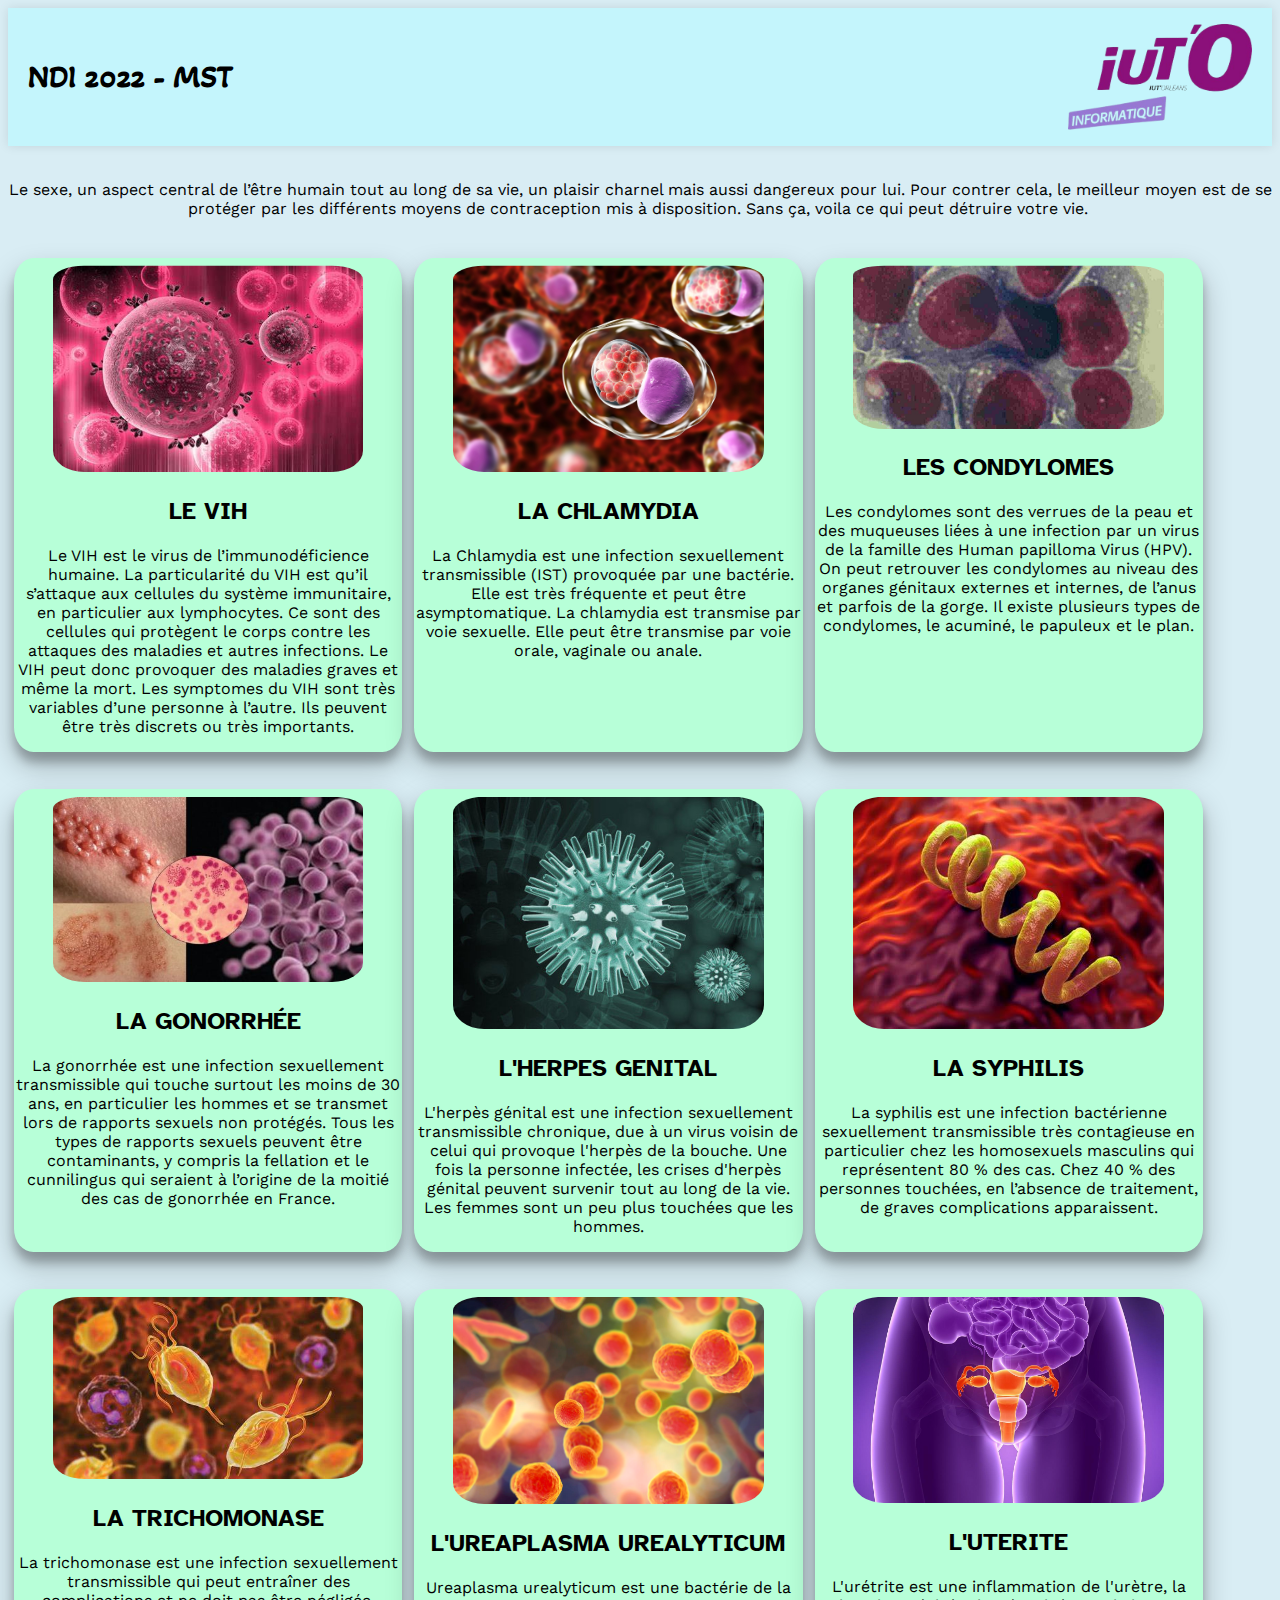
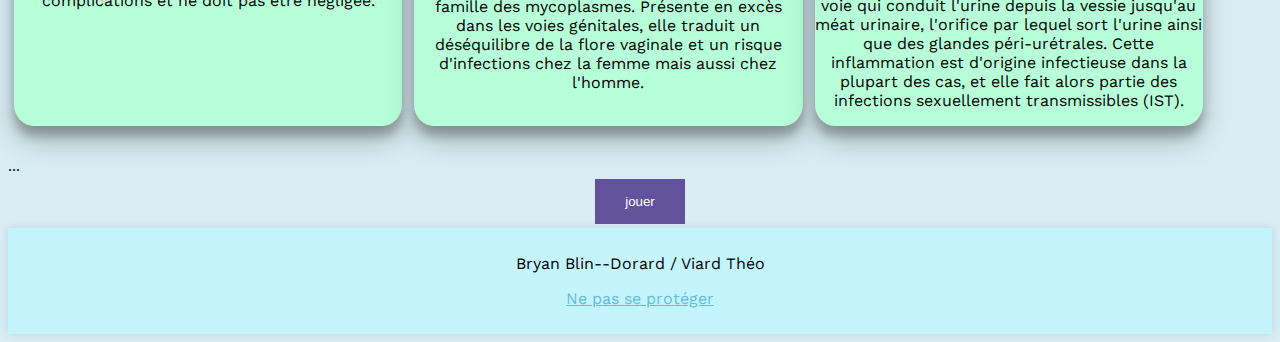
==== commit a07f2493: "ajout du css pour le bouton" ====
--- a/static/templates/home.html
+++ b/static/templates/home.html
@@ -187,7 +187,9 @@
               d'infections chez la femme mais aussi chez l'homme.
             </p>
             <ul>
-              <li>...</li>
+              <li><strong>Listes des symptomes</strong></li>
+              <li>Des pertes plus abondantes (femmes)</li>
+              <li>Inflammation de l'urètre (homme)</li>
             </ul>
           </section>
         
@@ -216,8 +218,8 @@
         </div>
         ...
       </article>
-      <article>
-        <input
+      <article class="btnP">
+        <input 
           type="button"
           name="jouer"
           value="jouer"
@@ -226,11 +228,11 @@
       </article>
     </main>
     <footer>
-        <p>Bryan Blin--Dorrard / Viard Théo</p>
-        <a href="javascript: return false;" id="non">
-          <p id="egg">Ne pas se protéger</p>
-        </a>
-      </footer>
+      <p>Bryan Blin--Dorard / Viard Théo</p>
+      <a href="javascript: return false;" id="non">
+        <p id="egg">Ne pas se protéger</p>
+      </a>
+    </footer>
     </body>
     <script>
       let nbEast = 0;
--- a/static/style/home.css
+++ b/static/style/home.css
@@ -98,4 +98,31 @@
 @keyframes fadeIn {
     0% { opacity: 0;}
     100% { opacity: 1; }
+}
+
+.btnP {
+    text-align: center;
+}
+
+input[type="button"]{
+    background-color: #62529c;
+    border: none;
+    color: #fff;
+    padding: 15px 30px;
+    text-decoration: none;
+    margin: 4px 2px;
+    cursor: pointer;
+}
+
+footer{
+    background-color: #C4F5FC;
+    box-shadow: 0 0 10px rgba(0,0,0,0.1);
+    text-align: center;
+    padding: 10px;
+    font-family: 'Work Sans', sans-serif;
+}
+
+footer>a {
+    font-family: 'Work Sans', sans-serif;
+    color: rgb(99, 188, 226)
 }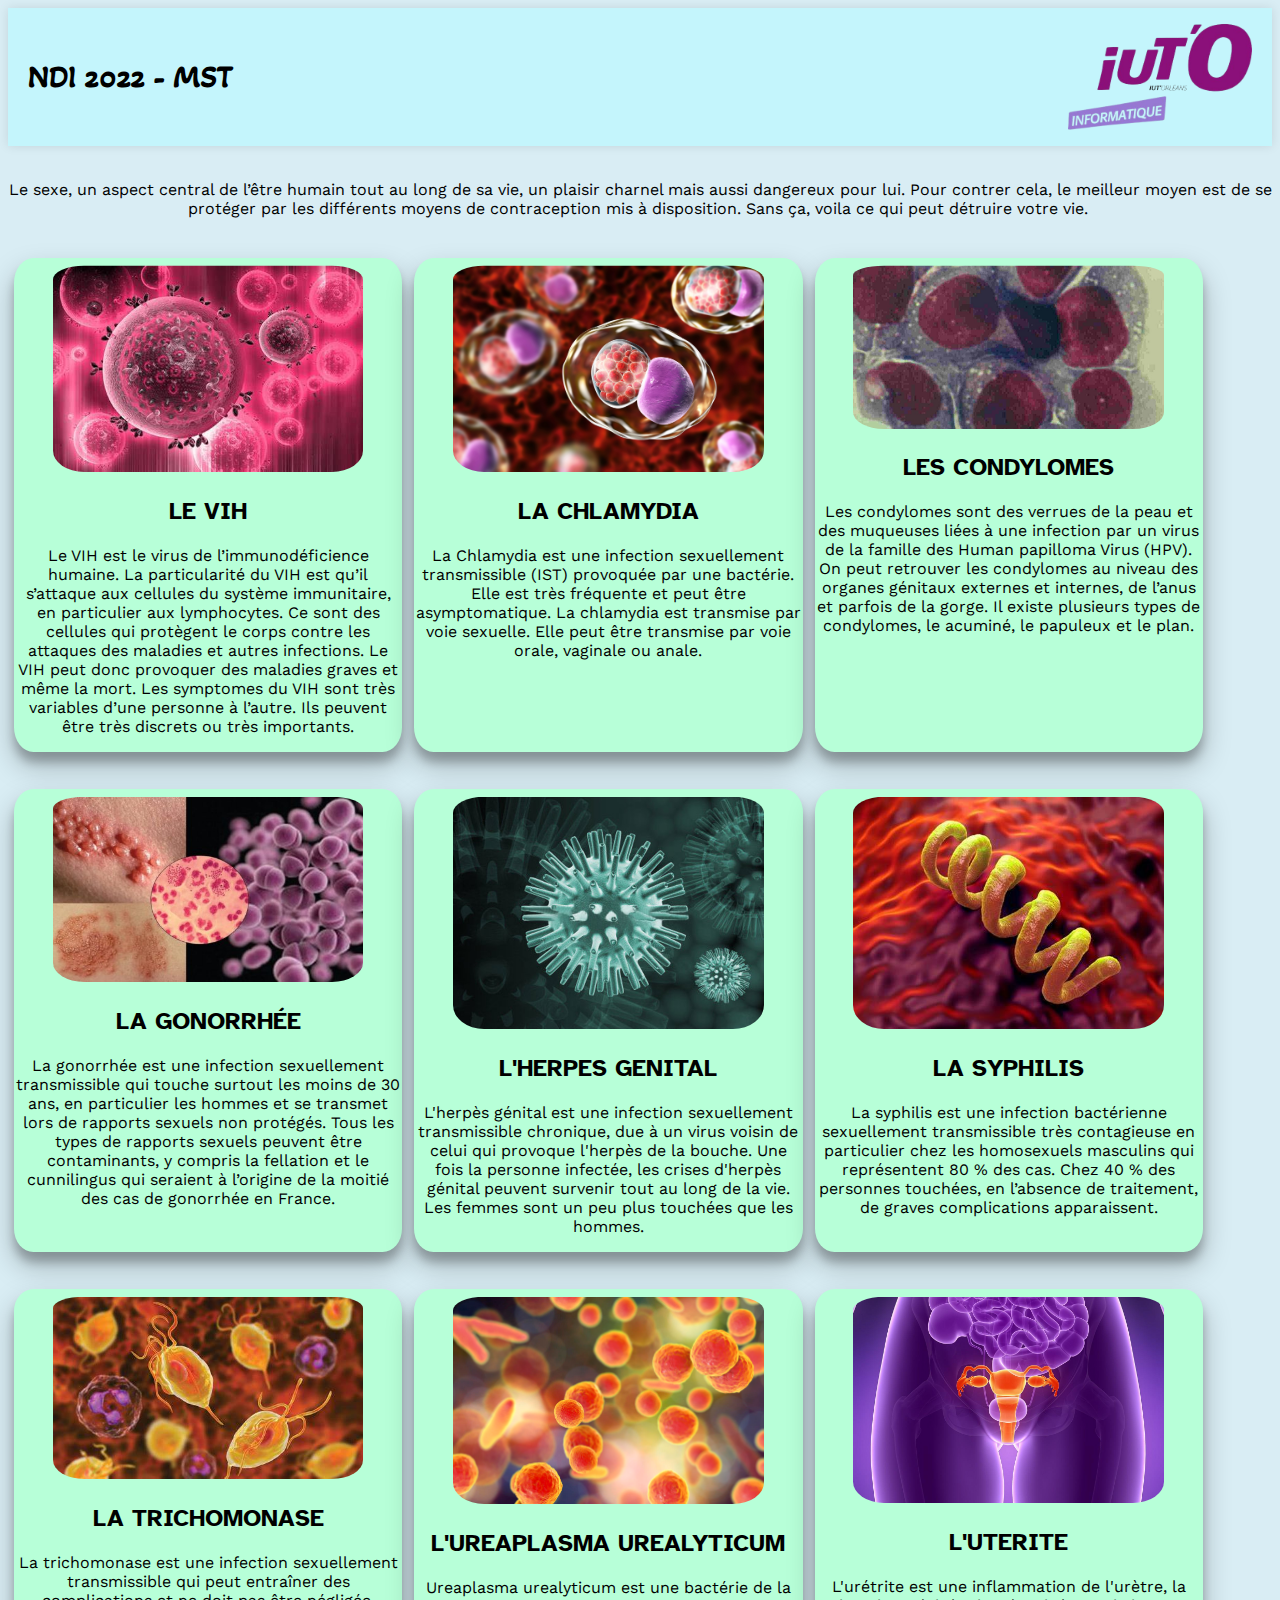
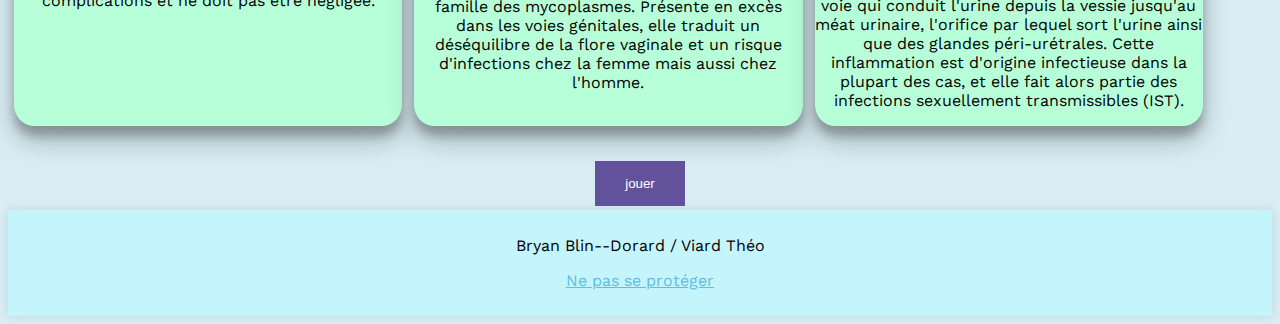
==== commit d3424ee4: "maj" ====
--- a/static/templates/home.html
+++ b/static/templates/home.html
@@ -215,8 +215,6 @@
               <li>Cervicite</li>
             </ul>
           </section>
-        </div>
-        ...
       </article>
       <article class="btnP">
         <input 
